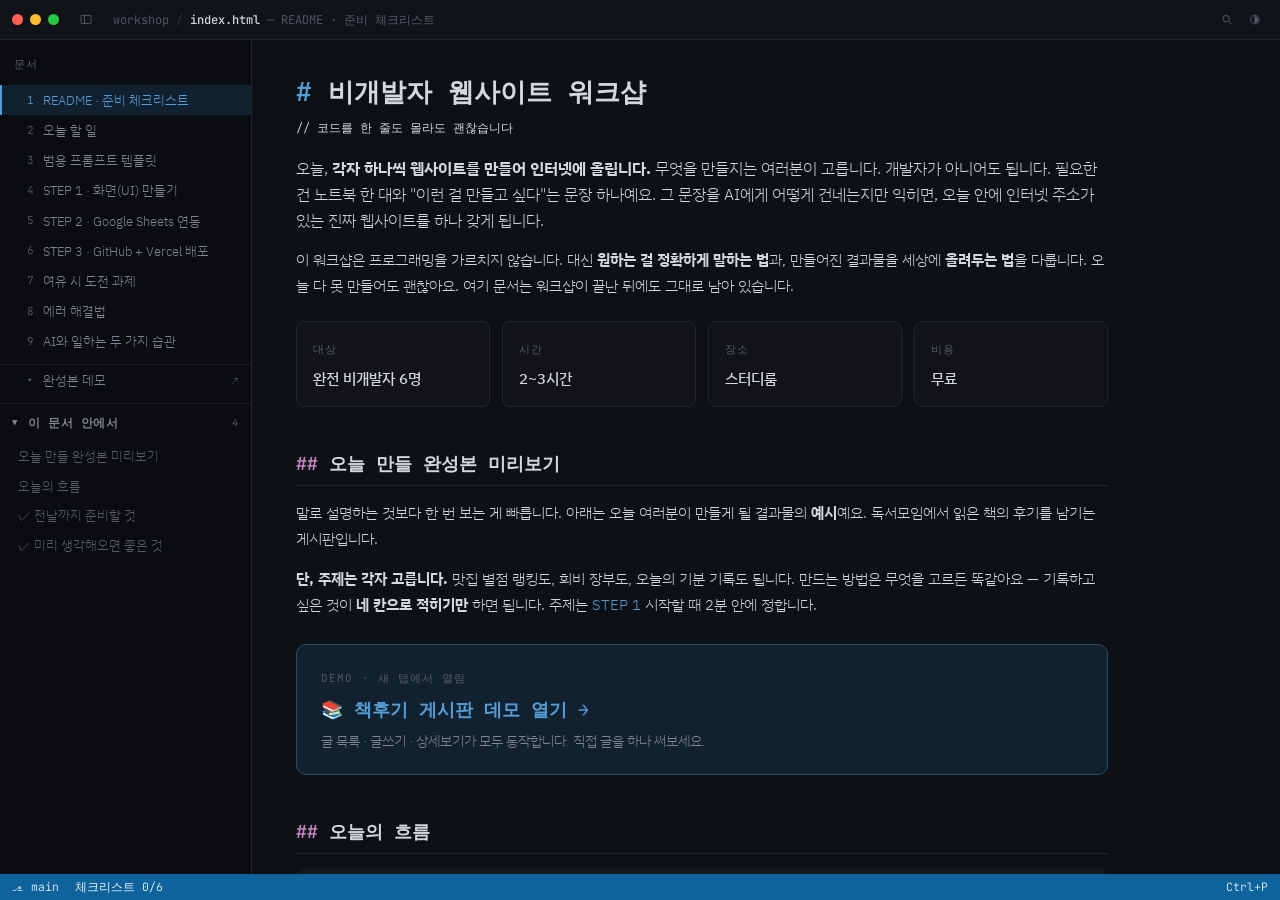
==== index.html @ 031f2cd5 "index에서 사전 안내문·시연 순서·계정 팁 블록 삭제 준비물과 주제 예시가 본문에 노출된 뒤로 복사용 사전 안내문은 같은 내용을 두 벌로 관리하는 짐이 됐습니다. 참가자에게는 " ====
<!DOCTYPE html>
<html lang="ko">
<head>
<meta charset="UTF-8">
<meta name="viewport" content="width=device-width, initial-scale=1">
<title>README — 비개발자 웹사이트 워크샵</title>
<link rel="stylesheet" href="style.css">
</head>
<body data-file="index.html">

<div class="ide">

  <header class="titlebar"></header>

  <div class="workbench">
    <aside class="sidebar"></aside>

    <div class="editor">

      <div class="editor-area">
        <div class="scroller" id="scroller">
          <div class="code">
            <main class="main">
      <noscript>
        <div class="nojs">
          <strong>JavaScript가 꺼져 있습니다.</strong> 문서 목록·명령 팔레트 없이 본문만 보입니다.
          문서 이동 — <a href="index.html">README</a> ·
          <a href="dday.html">오늘 할 일</a> ·
          <a href="templates.html">템플릿</a> ·
          <a href="step1.html">STEP 1</a> ·
          <a href="step2.html">STEP 2</a> ·
          <a href="step3.html">STEP 3</a> ·
          <a href="extra.html">여유 과제</a> ·
          <a href="errors.html">에러 해결법</a> ·
          <a href="tips.html">두 가지 습관</a>
        </div>
      </noscript>
          <h1>비개발자 웹사이트 워크샵</h1>
          <p class="subtitle">코드를 한 줄도 몰라도 괜찮습니다</p>

          <p class="lead">오늘, <strong>각자 하나씩 웹사이트를 만들어 인터넷에 올립니다.</strong> 무엇을 만들지는 여러분이 고릅니다. 개발자가 아니어도 됩니다. 필요한 건 노트북 한 대와 "이런 걸 만들고 싶다"는 문장 하나예요. 그 문장을 AI에게 어떻게 건네는지만 익히면, 오늘 안에 인터넷 주소가 있는 진짜 웹사이트를 하나 갖게 됩니다.</p>

          <p>이 워크샵은 프로그래밍을 가르치지 않습니다. 대신 <strong>원하는 걸 정확하게 말하는 법</strong>과, 만들어진 결과물을 세상에 <strong>올려두는 법</strong>을 다룹니다. 오늘 다 못 만들어도 괜찮아요. 여기 문서는 워크샵이 끝난 뒤에도 그대로 남아 있습니다.</p>

          <div class="meta-grid">
            <div class="meta-card"><div class="k">대상</div><div class="v">완전 비개발자 6명</div></div>
            <div class="meta-card"><div class="k">시간</div><div class="v">2~3시간</div></div>
            <div class="meta-card"><div class="k">장소</div><div class="v">스터디룸</div></div>
            <div class="meta-card"><div class="k">비용</div><div class="v">무료</div></div>
          </div>

          <h2>오늘 만들 완성본 미리보기</h2>

          <p>말로 설명하는 것보다 한 번 보는 게 빠릅니다. 아래는 오늘 여러분이 만들게 될 결과물의 <strong>예시</strong>예요. 독서모임에서 읽은 책의 후기를 남기는 게시판입니다.</p>

          <p><strong>단, 주제는 각자 고릅니다.</strong> 맛집 별점 랭킹도, 회비 장부도, 오늘의 기분 기록도 됩니다. 만드는 방법은 무엇을 고르든 똑같아요 — 기록하고 싶은 것이 <strong>네 칸으로 적히기만</strong> 하면 됩니다. 주제는 <a href="step1.html">STEP 1</a> 시작할 때 2분 안에 정합니다.</p>

          <a class="cta" href="sample/index.html" target="_blank" rel="noopener">
            <div class="eyebrow">DEMO · 새 탭에서 열림</div>
            <div class="headline">📚 책후기 게시판 데모 열기 →</div>
            <div class="desc">글 목록 · 글쓰기 · 상세보기가 모두 동작합니다. 직접 글을 하나 써보세요.</div>
          </a>

          <h2>오늘의 흐름</h2>

          <div class="table-wrap">
            <table>
              <thead><tr><th>시간</th><th>내용</th></tr></thead>
              <tbody>
                <tr><td class="time">15분</td><td>완성본 시연 + 개념 설명 (프론트 / 백 / 배포란?)</td></tr>
                <tr><td class="time">20분</td><td>계정 생성 (Replit, GitHub, Vercel)</td></tr>
                <tr><td class="time">45분</td><td>주제 고르기 + AI 프롬프트로 목록 · 글쓰기 · 상세보기 화면 만들기</td></tr>
                <tr><td class="time">30분</td><td>Google Sheets 연동 (저장 / 불러오기)</td></tr>
                <tr><td class="time">20분</td><td>GitHub + Vercel 배포 → 실제 URL 접속</td></tr>
                <tr><td class="time">나머지</td><td>자유 커스터마이징 · Q&amp;A · (여유 시) 답변달기, 도메인 연결</td></tr>
              </tbody>
            </table>
          </div>

          <h2><span class="stepno">✓</span> 전날까지 준비할 것</h2>

          <p>참가자에게 필요한 건 이게 전부입니다. 하나씩 눌러서 확인하세요.</p>

          <div class="checkgroup">
            <div class="check"><span class="box"></span><span class="label"><strong>노트북 + 충전기</strong> — 태블릿·휴대폰만으로는 진행이 어렵습니다</span></div>
            <div class="check"><span class="box"></span><span class="label"><strong>크롬 브라우저</strong> 설치 — <a href="https://www.google.com/chrome/" target="_blank" rel="noopener">google.com/chrome</a></span></div>
            <div class="check"><span class="box"></span><span class="label"><strong>Google 계정</strong> 로그인 — 스프레드시트 연동에 씁니다</span></div>
            <div class="check"><span class="box"></span><span class="label"><strong>GitHub 계정</strong> — <a href="https://github.com/signup" target="_blank" rel="noopener">github.com/signup</a> 에서 미리 (당일 만들어도 되지만 미리가 낫습니다)</span></div>
            <div class="check"><span class="box"></span><span class="label"><strong>AI 채팅 로그인 확인</strong> — 평소 쓰시는 것 아무거나</span></div>
            <div class="check"><span class="box"></span><span class="label"><strong>무엇을 만들지 생각해오기</strong> — 아래 예시를 보세요 (안 정해와도 됩니다)</span></div>
          </div>

          <h2><span class="stepno">✓</span> 미리 생각해오면 좋은 것</h2>

          <p class="lead">"무엇을 기록하는 사이트를 만들까?"</p>

          <p>기록하고 싶은 것 하나를 정해서, <strong>네 칸으로 적어보세요.</strong> 아래는 예시입니다.</p>

          <div class="table-wrap">
            <table>
              <thead><tr><th>만들 것</th><th>네 칸</th></tr></thead>
              <tbody>
                <tr><td>📚 책 후기</td><td>제목 · 작성자 · 날짜 · 내용</td></tr>
                <tr><td>⭐ 맛집 별점</td><td>가게 이름 · 추천인 · 별점 · 한줄평</td></tr>
                <tr><td>🎨 오늘의 기분</td><td>날짜 · 이름 · 기분 · 한 줄</td></tr>
                <tr><td>💰 회비 장부</td><td>날짜 · 이름 · 항목 · 금액</td></tr>
                <tr><td>❓ 오늘의 질문</td><td>날짜 · 이름 · 질문 · 답</td></tr>
              </tbody>
            </table>
          </div>

          <p><strong>네 칸으로 적히기만 하면 무엇이든 됩니다.</strong> 못 정해도 괜찮아요 — 당일에 같이 정합니다. 고민이 길어지면 만들 시간이 줄어드니 <strong>2분만</strong> 생각해보세요.</p>

          <div class="callout tip">
            <div class="title">✱ 참가자는 이 페이지까지만 보시면 됩니다</div>
            <p>워크샵 전에 볼 것은 위 체크리스트가 전부예요. <strong>만드는 방법을 담은 나머지 문서는 당일에 열립니다.</strong> 오늘 무엇을 어떤 순서로 하는지는 <a href="dday.html">오늘 할 일</a>에 있습니다.</p>
          </div>

          <details class="hostbox">
            <summary>🎤 진행자용 — 며칠 전에 해둘 것</summary>
            <div class="in">
              <div class="checkgroup">
                <div class="check"><span class="box"></span><span class="label">완성본 예제 사이트 배포해두기 (시연용 URL 확보)</span></div>
                <div class="check"><span class="box"></span><span class="label">Google Sheets 템플릿 준비 — 컬럼 [제목, 작성자, 작성일, 내용]</span></div>
                <div class="check"><span class="box"></span><span class="label">Apps Script 코드 미리 작성하고 <strong>실제로 배포까지</strong> 테스트해보기</span></div>
                <div class="check"><span class="box"></span><span class="label">Replit을 <strong>새 계정으로</strong> 한 번 돌려보기 — 신규 가입자가 보는 화면 확인</span></div>
                <div class="check"><span class="box"></span><span class="label">트러블슈팅 노트 준비 (자주 나오는 에러 4~5개 대응법)</span></div>
                <div class="check"><span class="box"></span><span class="label">주제 예시 표 띄워둘 준비 — 못 고르는 사람은 기본(책후기)으로</span></div>
                <div class="check"><span class="box"></span><span class="label">여유 과제 카드 준비 (빨리 끝낸 사람에게 줄 다음 미션)</span></div>
                <div class="check"><span class="box"></span><span class="label"><strong>참가자에게 이 페이지 주소 공유</strong> (3~4일 전) — 준비물과 주제 예시가 여기 다 있습니다</span></div>
              </div>
              <p>당일 준비물과 진행 대본은 <a href="dday.html">오늘 할 일</a> 문서 맨 아래 🎤 상자에 있습니다.</p>
            </div>
          </details>

          <div class="pagenav">
            <span class="spacer"></span>
            <a class="next" href="dday.html">
              <div class="dir">다음 →</div>
              <div class="ttl">오늘 할 일</div>
            </a>
          </div>

            </main>
          </div>
        </div>
      </div>
    </div>
  </div>

  <footer class="statusbar"></footer>

</div>

<script src="ide.js"></script>

</body>
</html>
---- style.css ----
@import url('https://fonts.googleapis.com/css2?family=JetBrains+Mono:wght@400;500;700&family=IBM+Plex+Sans+KR:wght@300;400;500;600;700&display=swap');

/* =========================================================
   비개발자 웹사이트 워크샵 — 가이드 사이트
   레이아웃: 타이틀바 / 사이드바 + 본문 / 상태바

   코드 에디터의 분위기만 빌려오고, 읽는 데 방해가 되는 껍데기
   (탭바 · 빵부스러기 · 줄번호 · 미니맵 · 하단 터미널)는 두지 않습니다.
   문서 이동 수단은 사이드바 하나뿐입니다.
   ========================================================= */

:root{
  /* 표면 */
  --bg:#0b0d10;
  --editor:#0d1015;
  --panel:#111317;
  --panel-2:#14171c;
  --sidebar:#0a0c0f;
  --chrome:#101318;
  --hover:#171b21;
  --border:#22262c;
  --border-soft:#191d23;

  /* 글자 */
  --text:#d4d8dd;
  --text-dim:#7d8590;
  --text-faint:#565d68;

  /* 구문 강조 */
  --blue:#569cd6;
  --green:#6a9955;
  --green-bright:#3ddc84;
  --orange:#ce9178;
  --purple:#c586c0;
  --yellow:#dcdcaa;
  --red:#f14c4c;
  --cyan:#4ec9b0;

  /* 강조 조합 */
  --accent:#569cd6;
  --accent-bg:#12212f;
  --accent-line:#2b4c6b;
  --status:#0e639c;
  --status-text:#e8f1f8;
  --selection:#264f78;

  /* 치수 */
  --h-title:40px;
  --h-status:26px;
  --w-sidebar:252px;
  --line-h:26px;

  --mono:'JetBrains Mono', ui-monospace, SFMono-Regular, Menlo, monospace;
  --sans:'IBM Plex Sans KR', -apple-system, BlinkMacSystemFont, 'Segoe UI', sans-serif;
}

/* 라이트 테마 (Light+ 계열) */
[data-theme="light"]{
  --bg:#ffffff;
  --editor:#ffffff;
  --panel:#f6f7f9;
  --panel-2:#eceef1;
  --sidebar:#f3f4f6;
  --chrome:#eceef1;
  --hover:#e2e5ea;
  --border:#d7dbe0;
  --border-soft:#e6e9ed;

  --text:#24292f;
  --text-dim:#5a6472;
  --text-faint:#8a929e;

  --blue:#0550ae;
  --green:#28794b;
  --green-bright:#1a7f37;
  --orange:#a63c17;
  --purple:#8250df;
  --yellow:#9a6700;
  --red:#cf222e;
  --cyan:#127a72;

  --accent:#0550ae;
  --accent-bg:#dbeafe;
  --accent-line:#9dc2f0;
  --status:#0e639c;
  --status-text:#ffffff;
  --selection:#cfe2ff;
}

*{ box-sizing:border-box; }

html{
  -webkit-text-size-adjust:100%;
  height:100%;
}

body{
  margin:0;
  height:100%;
  overflow:hidden;
  background:var(--bg);
  color:var(--text);
  font-family:var(--sans);
  font-size:15px;
  line-height:var(--line-h);
  font-weight:300;
}

::selection{ background:var(--selection); color:#fff; }

a{ color:var(--blue); text-decoration:none; }
a:hover{ text-decoration:underline; }

button{ font:inherit; color:inherit; }

/* 전체 격자 — 위(타이틀바) / 가운데(본문) / 아래(상태바) 세 줄뿐 */
.ide{
  height:100vh;
  height:100dvh;
  display:grid;
  grid-template-rows:var(--h-title) minmax(0,1fr) var(--h-status);
  overflow:hidden;
}

/* ---------- 타이틀바 ---------- */
.titlebar{
  display:flex;
  align-items:center;
  gap:14px;
  padding:0 12px;
  background:var(--chrome);
  border-bottom:1px solid var(--border);
  min-width:0;
}
.dots{ display:flex; gap:7px; flex:none; }
.dot{ width:11px; height:11px; border-radius:50%; }
.dot.r{ background:#ff5f57; }
.dot.y{ background:#febc2e; }
.dot.g{ background:#28c840; }

/* 지금 보고 있는 문서의 위치 */
.titlebar .path{
  display:flex;
  align-items:center;
  gap:7px;
  min-width:0;
  font-family:var(--mono);
  font-size:12px;
  color:var(--text-faint);
  white-space:nowrap;
  overflow:hidden;
  text-overflow:ellipsis;
}
.titlebar .path i{ font-style:normal; opacity:.5; }
.titlebar .path b{ color:var(--text); font-weight:500; }
.titlebar .path .ttl{
  color:var(--text-faint);
  overflow:hidden;
  text-overflow:ellipsis;
}

.win-actions{ display:flex; gap:2px; flex:none; margin-left:auto; }
.iconbtn{
  width:26px;
  height:24px;
  display:flex;
  align-items:center;
  justify-content:center;
  background:transparent;
  border:0;
  border-radius:5px;
  color:var(--text-faint);
  font-size:13px;
  line-height:1;
  cursor:pointer;
}
.iconbtn:hover{ background:var(--hover); color:var(--text); }
.iconbtn svg{ width:15px; height:15px; }

/* ---------- 본체: 사이드바 + 본문 ---------- */
.workbench{
  display:grid;
  grid-template-columns:var(--w-sidebar) minmax(0,1fr);
  min-height:0;
  min-width:0;
}
/* 사이드바를 접으면 그리드 항목이 하나 사라지므로 열 구성도 한 칸으로 줄인다 */
.ide.sidebar-hidden .workbench{ grid-template-columns:minmax(0,1fr); }
.ide.sidebar-hidden .sidebar{ display:none; }

/* ---------- 사이드바 ---------- */
.sidebar{
  background:var(--sidebar);
  border-right:1px solid var(--border);
  overflow-y:auto;
  overflow-x:hidden;
  min-width:0;
  padding-bottom:24px;
}
.sb-head{
  display:flex;
  align-items:center;
  justify-content:space-between;
  font-family:var(--mono);
  font-size:11px;
  letter-spacing:.11em;
  text-transform:uppercase;
  color:var(--text-faint);
  padding:11px 14px 8px;
}
.sb-sec{ border-top:1px solid var(--border-soft); }
.sb-sec:first-of-type{ border-top:0; }
.sb-sec-head{
  width:100%;
  display:flex;
  align-items:center;
  gap:6px;
  background:transparent;
  border:0;
  padding:6px 12px;
  font-family:var(--mono);
  font-size:11.5px;
  font-weight:700;
  letter-spacing:.05em;
  color:var(--text-dim);
  cursor:pointer;
  text-align:left;
}
.sb-sec-head:hover{ color:var(--text); }
.sb-sec-head .caret{ font-size:9px; width:10px; transition:transform .15s; }
.sb-sec.collapsed .caret{ transform:rotate(-90deg); }
.sb-sec.collapsed .tree{ display:none; }
.sb-sec-head .count{
  margin-left:auto;
  font-size:10px;
  color:var(--text-faint);
  font-weight:400;
}

.tree{ padding:0 0 8px; }
.tree a{
  display:flex;
  align-items:center;
  gap:9px;
  padding:5px 12px 5px 14px;
  font-size:13px;
  line-height:1.55;
  color:var(--text-dim);
  border-left:2px solid transparent;
  text-decoration:none;
}
.tree a:hover{ background:var(--hover); color:var(--text); text-decoration:none; }
.tree a.active{
  background:var(--accent-bg);
  color:var(--accent);
  border-left-color:var(--accent);
}
/* 문서 순서 번호 — 오늘의 진행 순서와 같습니다 */
.tree .no{
  flex:none;
  width:18px;
  font-family:var(--mono);
  font-size:11px;
  color:var(--text-faint);
  text-align:right;
}
.tree a.active .no{ color:var(--accent); }
.tree .ext{ margin-left:auto; font-size:10px; color:var(--text-faint); }

/* 개요(이 문서 안에서) */
.tree.outline a{
  padding-left:16px;
  font-size:12.5px;
  color:var(--text-faint);
  white-space:nowrap;
  overflow:hidden;
  text-overflow:ellipsis;
  display:block;
}
.tree.outline a.lv3{ padding-left:30px; font-size:12px; }
.tree.outline a.current{ color:var(--text); background:var(--hover); }
.tree.outline .ic{ display:none; }

/* ---------- 본문 영역 ---------- */
.editor{
  display:grid;
  grid-template-rows:minmax(0,1fr);
  min-width:0;
  min-height:0;
  background:var(--editor);
}
.editor-area{
  position:relative;
  min-height:0;
  min-width:0;   /* 그리드 항목이 내용 폭만큼 늘어나 본문이 잘리는 것을 막습니다 */
}
.scroller{
  height:100%;
  overflow-y:auto;
  overflow-x:hidden;
  min-width:0;
  scroll-behavior:smooth;
}
.code{ min-height:100%; }

/* ---------- 본문 ---------- */
.main{
  padding:34px 44px 96px;
  max-width:900px;
  min-width:0;
}

.main h1{
  font-family:var(--mono);
  font-size:26px;
  font-weight:700;
  line-height:1.35;
  color:var(--text);
  margin:0 0 6px;
  scroll-margin-top:20px;
}
.main h1::before{ content:'# '; color:var(--blue); }
.main h2{
  font-family:var(--mono);
  font-size:18px;
  font-weight:700;
  color:var(--text);
  margin:44px 0 14px;
  padding-bottom:8px;
  border-bottom:1px solid var(--border);
  scroll-margin-top:20px;
}
.main h2::before{ content:'## '; color:var(--purple); }
.main h3{
  font-family:var(--mono);
  font-size:14.5px;
  font-weight:500;
  color:var(--cyan);
  margin:28px 0 10px;
  scroll-margin-top:20px;
}
.main p{ margin:0 0 14px; color:var(--text); }
.main ul, .main ol{ margin:0 0 16px; padding-left:22px; }
.main li{ margin-bottom:6px; }
.lead{ color:var(--text-dim); font-size:16px; }

code{
  font-family:var(--mono);
  font-size:.88em;
  background:var(--panel-2);
  border:1px solid var(--border);
  border-radius:4px;
  padding:1px 6px;
  color:var(--orange);
}

.subtitle{
  font-family:var(--mono);
  font-size:12px;
  color:var(--green);
  margin:0 0 26px;
}
.subtitle::before{ content:'// '; }

/* ---------- 뱃지 ---------- */
.badge{
  display:inline-block;
  font-family:var(--mono);
  font-size:11px;
  padding:3px 9px;
  border-radius:999px;
  border:1px solid var(--border);
  color:var(--text-dim);
  background:var(--panel-2);
  margin:0 6px 8px 0;
  line-height:1.6;
}
.badge.blue{ color:var(--blue); border-color:var(--accent-line); background:var(--accent-bg); }
.badge.green{ color:var(--green-bright); border-color:#1d4530; background:#0e1a14; }
.badge.purple{ color:var(--purple); border-color:#3d2b3d; background:#1a141a; }
[data-theme="light"] .badge.green{ border-color:#a6d8b8; background:#e7f6ec; }
[data-theme="light"] .badge.purple{ border-color:#d9c8ee; background:#f4edfd; }

/* ---------- 메타 그리드 ---------- */
.meta-grid{
  display:grid;
  grid-template-columns:repeat(auto-fit,minmax(150px,1fr));
  gap:12px;
  margin:22px 0 8px;
}
.meta-card{
  background:var(--panel);
  border:1px solid var(--border);
  border-radius:8px;
  padding:14px 16px;
}
.meta-card .k{
  font-family:var(--mono);
  font-size:11px;
  color:var(--text-faint);
  text-transform:uppercase;
  letter-spacing:.06em;
  margin-bottom:4px;
}
.meta-card .v{ font-size:15px; color:var(--text); font-weight:500; }

/* ---------- 표 ---------- */
.table-wrap{ overflow-x:auto; margin:0 0 18px; }
table{
  width:100%;
  border-collapse:collapse;
  background:var(--panel);
  border:1px solid var(--border);
  border-radius:8px;
  overflow:hidden;
  font-size:14px;
}
th{
  text-align:left;
  font-family:var(--mono);
  font-size:12px;
  font-weight:500;
  letter-spacing:.04em;
  color:var(--text-dim);
  background:var(--panel-2);
  padding:10px 14px;
  border-bottom:1px solid var(--border);
  white-space:nowrap;
}
td{
  padding:11px 14px;
  border-bottom:1px solid var(--border);
  vertical-align:top;
  color:var(--text);
}
tr:last-child td{ border-bottom:0; }
td.time{
  font-family:var(--mono);
  color:var(--yellow);
  white-space:nowrap;
  font-size:13px;
}
td.sym{ font-family:var(--mono); color:var(--red); font-size:13px; }

/* ---------- 터미널(프롬프트) 박스 ---------- */
.term{
  background:var(--panel);
  border:1px solid var(--border);
  border-radius:9px;
  overflow:hidden;
  margin:0 0 22px;
}
.term-bar{
  display:flex;
  align-items:center;
  gap:11px;
  padding:8px 12px;
  background:var(--panel-2);
  border-bottom:1px solid var(--border);
}
.term-bar .name{
  font-family:var(--mono);
  font-size:11.5px;
  color:var(--text-faint);
  flex:1;
  min-width:0;
  overflow:hidden;
  text-overflow:ellipsis;
  white-space:nowrap;
}
.copy-btn{
  font-family:var(--mono);
  font-size:11px;
  color:var(--text-dim);
  background:var(--hover);
  border:1px solid var(--border);
  border-radius:5px;
  padding:3px 10px;
  cursor:pointer;
  flex:none;
  transition:.15s;
}
.copy-btn:hover{ color:var(--blue); border-color:var(--accent-line); }
.copy-btn.done{ color:var(--green-bright); border-color:#1d4530; background:#0e1a14; }
[data-theme="light"] .copy-btn.done{ border-color:#a6d8b8; background:#e7f6ec; }
.term pre{
  margin:0;
  padding:16px 18px;
  font-family:var(--mono);
  font-size:13px;
  line-height:1.72;
  color:var(--text);
  white-space:pre-wrap;
  word-break:break-word;
  overflow-x:auto;
}

/* ---------- 콜아웃 ---------- */
.callout{
  border:1px solid var(--border);
  border-left:3px solid var(--blue);
  background:var(--panel);
  border-radius:0 8px 8px 0;
  padding:14px 18px;
  margin:22px 0;
}
.callout .title{
  font-family:var(--mono);
  font-size:12.5px;
  font-weight:700;
  color:var(--blue);
  margin-bottom:6px;
}
.callout p:last-child, .callout ul:last-child{ margin-bottom:0; }
.callout.warn{ border-left-color:var(--yellow); }
.callout.warn .title{ color:var(--yellow); }
.callout.danger{ border-left-color:var(--red); }
.callout.danger .title{ color:var(--red); }
.callout.tip{ border-left-color:var(--green-bright); }
.callout.tip .title{ color:var(--green-bright); }

/* ---------- CTA 카드 ---------- */
.cta{
  display:block;
  background:var(--accent-bg);
  border:1px solid var(--accent-line);
  border-radius:10px;
  padding:20px 24px;
  margin:26px 0;
  text-decoration:none;
  transition:.18s;
}
.cta:hover{
  text-decoration:none;
  border-color:var(--blue);
  transform:translateY(-2px);
}
.cta .eyebrow{
  font-family:var(--mono);
  font-size:11px;
  letter-spacing:.1em;
  text-transform:uppercase;
  color:var(--text-faint);
  margin-bottom:6px;
}
.cta .headline{
  font-family:var(--mono);
  font-size:18px;
  font-weight:700;
  color:var(--blue);
  margin-bottom:5px;
}
.cta .desc{ color:var(--text-dim); font-size:14px; }

/* ---------- 체크리스트 ---------- */
.checkgroup{
  background:var(--panel);
  border:1px solid var(--border);
  border-radius:9px;
  padding:6px 18px 14px;
  margin:0 0 18px;
}
.checkgroup h3{ margin:16px 0 10px; }
.check{
  display:flex;
  align-items:flex-start;
  gap:10px;
  padding:7px 0;
  border-top:1px solid var(--border-soft);
  cursor:pointer;
  user-select:none;
}
.checkgroup .check:first-of-type{ border-top:0; }
.check .box{
  flex:none;
  width:17px;
  height:17px;
  margin-top:4px;
  border:1px solid #39404a;
  border-radius:4px;
  background:var(--hover);
  font-family:var(--mono);
  font-size:12px;
  line-height:15px;
  text-align:center;
  color:transparent;
  transition:.14s;
}
[data-theme="light"] .check .box{ border-color:#b6bdc7; }
.check .label{ color:var(--text); font-size:14.5px; line-height:1.6; }
.check:hover .box{ border-color:var(--blue); }
.check.done .box{ background:#12301f; border-color:var(--green-bright); color:var(--green-bright); }
[data-theme="light"] .check.done .box{ background:#daf3e2; }
.check.done .box::after{ content:'✓'; }
.check.done .label{ text-decoration:line-through; color:var(--text-faint); }

/* ---------- 번호 단계 ---------- */
.steps{ margin:20px 0 8px; padding:0; list-style:none; }
.step{
  display:flex;
  gap:16px;
  padding:0 0 24px 0;
  position:relative;
}
.step:not(:last-child)::before{
  content:'';
  position:absolute;
  left:15px;
  top:34px;
  bottom:4px;
  width:1px;
  background:var(--border);
}
.step .num{
  flex:none;
  width:31px;
  height:31px;
  border-radius:50%;
  background:var(--accent-bg);
  border:1px solid var(--accent-line);
  color:var(--blue);
  font-family:var(--mono);
  font-size:13px;
  font-weight:700;
  display:flex;
  align-items:center;
  justify-content:center;
  z-index:1;
}
.step .body{ min-width:0; flex:1; padding-top:2px; }
.step .body h3{ margin:0 0 6px; color:var(--text); font-size:15px; }
.step .body p{ margin:0 0 8px; color:var(--text-dim); font-size:14px; }
.step .body ul{ margin:0; color:var(--text-dim); font-size:14px; }

/* ---------- 페이지 이동 ---------- */
.pagenav{
  display:flex;
  justify-content:space-between;
  gap:12px;
  margin-top:56px;
  padding-top:22px;
  border-top:1px solid var(--border);
}
.pagenav a{
  flex:1;
  max-width:48%;
  background:var(--panel);
  border:1px solid var(--border);
  border-radius:8px;
  padding:12px 16px;
  text-decoration:none;
  transition:.16s;
}
.pagenav a:hover{ border-color:var(--accent-line); background:var(--panel-2); text-decoration:none; }
.pagenav .dir{
  font-family:var(--mono);
  font-size:11px;
  color:var(--text-faint);
  margin-bottom:3px;
}
.pagenav .ttl{ font-size:14px; color:var(--blue); }
.pagenav a.next{ text-align:right; }
.pagenav .spacer{ flex:1; max-width:48%; }

/* ---------- 문서 상단 요약 (이 문서에서 할 일) ---------- */
.brief{
  background:var(--panel);
  border:1px solid var(--border);
  border-radius:10px;
  padding:6px 18px;
  margin:22px 0 26px;
}
.brief-row{
  display:flex;
  gap:16px;
  padding:11px 0;
  border-top:1px solid var(--border-soft);
}
.brief-row:first-child{ border-top:0; }
.brief-row .k{
  flex:none;
  width:82px;
  font-family:var(--mono);
  font-size:11px;
  letter-spacing:.07em;
  text-transform:uppercase;
  color:var(--text-faint);
  padding-top:3px;
}
.brief-row .v{ flex:1; min-width:0; color:var(--text); font-size:14.5px; line-height:1.65; }
.brief-row .v strong{ color:var(--text); }

/* ---------- 흐름 다이어그램 ---------- */
.flow{
  display:flex;
  align-items:stretch;
  gap:10px;
  margin:22px 0;
  flex-wrap:wrap;
}
.fbox{
  flex:1;
  min-width:132px;
  background:var(--panel);
  border:1px solid var(--border);
  border-radius:9px;
  padding:13px 15px;
}
.fbox .ft{
  font-family:var(--mono);
  font-size:13px;
  font-weight:700;
  color:var(--blue);
  margin-bottom:4px;
}
.fbox .fd{ font-size:12.5px; color:var(--text-dim); line-height:1.55; }
.fbox.on{ border-color:var(--accent-line); background:var(--accent-bg); }
.farrow{
  flex:none;
  align-self:center;
  font-family:var(--mono);
  font-size:15px;
  color:var(--text-faint);
}

/* ---------- 자주 나오는 질문 (펼침) ---------- */
.qa{
  border:1px solid var(--border);
  border-radius:10px;
  overflow:hidden;
  margin:18px 0 24px;
  background:var(--panel);
}
.qa details{ border-top:1px solid var(--border-soft); }
.qa details:first-child{ border-top:0; }
.qa summary{
  list-style:none;
  cursor:pointer;
  padding:12px 18px 12px 40px;
  position:relative;
  font-size:14.5px;
  color:var(--text);
  user-select:none;
}
.qa summary::-webkit-details-marker{ display:none; }
.qa summary::before{
  content:'Q';
  position:absolute;
  left:18px;
  top:12px;
  font-family:var(--mono);
  font-size:12px;
  font-weight:700;
  color:var(--blue);
}
.qa summary::after{
  content:'▾';
  position:absolute;
  right:16px;
  top:13px;
  font-size:10px;
  color:var(--text-faint);
  transition:transform .15s;
}
.qa details[open] summary{ color:var(--blue); }
.qa details[open] summary::after{ transform:rotate(180deg); }
.qa summary:hover{ background:var(--hover); }
.qa .a{
  padding:0 18px 15px 40px;
  position:relative;
  color:var(--text-dim);
  font-size:14px;
  line-height:1.75;
}
.qa .a::before{
  content:'A';
  position:absolute;
  left:18px;
  top:1px;
  font-family:var(--mono);
  font-size:12px;
  font-weight:700;
  color:var(--green-bright);
}
.qa .a p{ margin:0 0 9px; color:inherit; }
.qa .a p:last-child, .qa .a ul:last-child{ margin-bottom:0; }
.qa .a ul{ margin:0 0 9px; padding-left:20px; }

/* ---------- 용어 사전 ---------- */
.gloss{
  margin:18px 0 24px;
  display:grid;
  grid-template-columns:repeat(auto-fit,minmax(260px,1fr));
  gap:10px;
}
.gloss div{
  background:var(--panel);
  border:1px solid var(--border);
  border-left:2px solid var(--cyan);
  border-radius:0 8px 8px 0;
  padding:11px 15px;
}
.gloss dt{
  font-family:var(--mono);
  font-size:13px;
  font-weight:700;
  color:var(--cyan);
  margin-bottom:3px;
}
.gloss dd{ margin:0; font-size:13.5px; color:var(--text-dim); line-height:1.6; }

/* 진행자용 콜아웃 */
.callout.host{ border-left-color:var(--cyan); }
.callout.host .title{ color:var(--cyan); }

/* ---------- 접히는 상자 (진행자용 / 곁가지 설명) ---------- */
.hostbox, .more{
  border:1px solid var(--border);
  border-left:3px solid var(--cyan);
  border-radius:0 8px 8px 0;
  background:var(--panel);
  margin:22px 0;
  overflow:hidden;
}
.more{ border-left-color:var(--text-faint); }
.hostbox > summary, .more > summary{
  list-style:none;
  cursor:pointer;
  padding:12px 18px;
  font-family:var(--mono);
  font-size:12.5px;
  font-weight:700;
  color:var(--cyan);
  user-select:none;
  display:flex;
  align-items:center;
  gap:8px;
}
.more > summary{ color:var(--text-dim); }
.hostbox > summary::-webkit-details-marker,
.more > summary::-webkit-details-marker{ display:none; }
.hostbox > summary::after, .more > summary::after{
  content:'펼치기 ▾';
  margin-left:auto;
  font-size:10.5px;
  font-weight:400;
  color:var(--text-faint);
  white-space:nowrap;
}
.hostbox[open] > summary::after, .more[open] > summary::after{ content:'접기 ▴'; }
.hostbox > summary:hover, .more > summary:hover{ background:var(--hover); }
.hostbox .in, .more .in{
  padding:2px 18px 16px;
  border-top:1px solid var(--border-soft);
}
.hostbox .in > *:first-child, .more .in > *:first-child{ margin-top:14px; }
.hostbox .in p, .more .in p{ color:var(--text-dim); font-size:14px; margin:0 0 10px; }
.hostbox .in ul, .more .in ul{ color:var(--text-dim); font-size:14px; margin:0 0 10px; }
.hostbox .in > *:last-child, .more .in > *:last-child{ margin-bottom:0; }

/* 단계 제목 (1단계 · ...) */
.main h2 .stepno{
  display:inline-block;
  min-width:26px;
  margin-right:2px;
  color:var(--green-bright);
}

/* ---------- 잠금 화면 (워크샵 당일 공개) ---------- */
.lockbox{
  background:var(--panel);
  border:1px solid var(--border);
  border-left:3px solid var(--yellow);
  border-radius:0 10px 10px 0;
  padding:20px 24px;
  margin:26px 0;
  max-width:560px;
}
.lock-top{
  display:flex;
  align-items:center;
  gap:14px;
  padding-bottom:14px;
  margin-bottom:14px;
  border-bottom:1px solid var(--border);
}
.lock-ic{ font-size:26px; line-height:1; flex:none; }
.lock-file{
  font-family:var(--mono);
  font-size:15px;
  font-weight:700;
  color:var(--text);
}
.lock-sub{ font-size:13px; color:var(--text-dim); }
.dday{
  margin-left:auto;
  flex:none;
  font-family:var(--mono);
  font-size:12px;
  font-weight:700;
  color:var(--yellow);
  border:1px solid var(--border);
  border-radius:999px;
  padding:3px 11px;
  background:var(--panel-2);
}
.lock-form{ display:flex; gap:8px; margin:16px 0 0; flex-wrap:wrap; }
.lock-input{
  flex:1;
  min-width:150px;
  background:var(--panel-2);
  border:1px solid var(--border);
  border-radius:7px;
  color:var(--text);
  font-family:var(--mono);
  font-size:14px;
  letter-spacing:.22em;
  padding:9px 13px;
  outline:none;
}
.lock-input:focus{ border-color:var(--accent); }
.lock-input::placeholder{ letter-spacing:normal; color:var(--text-faint); }
.lock-btn{
  flex:none;
  background:var(--accent-bg);
  border:1px solid var(--accent-line);
  border-radius:7px;
  color:var(--blue);
  font-family:var(--mono);
  font-size:13px;
  font-weight:700;
  padding:9px 20px;
  cursor:pointer;
  transition:.15s;
}
.lock-btn:hover{ border-color:var(--blue); }
.lock-msg{ min-height:22px; margin:10px 0 0 !important; font-size:13.5px; }
.lock-msg.ok{ color:var(--green-bright); }
.lock-msg.bad{ color:var(--red); }
.lock-free{ margin:14px 0 0 !important; font-size:13px; color:var(--text-dim); }
.lock-form.shake{ animation:shake .3s; }
@keyframes shake{
  25%{ transform:translateX(-5px); }
  50%{ transform:translateX(5px); }
  75%{ transform:translateX(-3px); }
}
/* 탭·트리에 붙는 작은 자물쇠 */
.lk{ font-size:9.5px; opacity:.75; margin-left:2px; flex:none; }

/* ---------- 상태바 ---------- */
.statusbar{
  display:flex;
  align-items:center;
  gap:0;
  padding:0 4px;
  background:var(--status);
  color:var(--status-text);
  font-family:var(--mono);
  font-size:11.5px;
  overflow:hidden;
  white-space:nowrap;
}
.statusbar .si{
  display:flex;
  align-items:center;
  gap:5px;
  padding:0 8px;
  height:100%;
  background:transparent;
  border:0;
  color:inherit;
  font:inherit;
  cursor:default;
  overflow:hidden;
  text-overflow:ellipsis;
}
.statusbar button.si{ cursor:pointer; }
.statusbar button.si:hover{ background:rgba(255,255,255,.16); }
.statusbar .right{ margin-left:auto; }

/* ---------- 명령 팔레트 ---------- */
.scrim{
  position:fixed;
  inset:0;
  background:rgba(0,0,0,.45);
  z-index:60;
}
.palette{
  position:fixed;
  top:64px;
  left:50%;
  transform:translateX(-50%);
  width:min(620px, calc(100vw - 28px));
  background:var(--panel);
  border:1px solid var(--accent-line);
  border-radius:10px;
  box-shadow:0 22px 60px rgba(0,0,0,.55);
  z-index:61;
  overflow:hidden;
}
[data-theme="light"] .palette{ box-shadow:0 22px 60px rgba(20,30,50,.22); }
.palette input{
  width:100%;
  border:0;
  border-bottom:1px solid var(--border);
  background:var(--panel-2);
  color:var(--text);
  font-family:var(--mono);
  font-size:13.5px;
  padding:13px 16px;
  outline:none;
}
.palette input::placeholder{ color:var(--text-faint); }
.pal-list{
  max-height:min(56vh, 420px);
  overflow-y:auto;
  padding:6px 0;
}
.pal-item{
  display:flex;
  align-items:center;
  gap:10px;
  padding:7px 16px;
  cursor:pointer;
  border-left:2px solid transparent;
}
.pal-item .ic{ font-family:var(--mono); font-size:11px; color:var(--orange); flex:none; width:14px; }
.pal-item .t{
  font-family:var(--mono);
  font-size:12.5px;
  color:var(--text);
  overflow:hidden;
  text-overflow:ellipsis;
  white-space:nowrap;
}
.pal-item .d{
  margin-left:auto;
  font-family:var(--mono);
  font-size:11px;
  color:var(--text-faint);
  flex:none;
  padding-left:10px;
}
.pal-item.sel{ background:var(--accent-bg); border-left-color:var(--accent); }
.pal-item.sel .t{ color:var(--accent); }
.pal-empty{
  padding:16px;
  font-family:var(--mono);
  font-size:12px;
  color:var(--text-faint);
  text-align:center;
}
.pal-foot{
  display:flex;
  gap:14px;
  padding:8px 16px;
  border-top:1px solid var(--border);
  background:var(--panel-2);
  font-family:var(--mono);
  font-size:10.5px;
  color:var(--text-faint);
  overflow:hidden;
  white-space:nowrap;
}

/* 스크롤바 */
.scroller::-webkit-scrollbar,
.sidebar::-webkit-scrollbar,
.pal-list::-webkit-scrollbar{ width:11px; height:11px; }
.scroller::-webkit-scrollbar-thumb,
.sidebar::-webkit-scrollbar-thumb,
.pal-list::-webkit-scrollbar-thumb{
  background:rgba(125,133,144,.28);
  border-radius:7px;
  border:3px solid transparent;
  background-clip:content-box;
}
.scroller::-webkit-scrollbar-thumb:hover,
.sidebar::-webkit-scrollbar-thumb:hover{ background:rgba(125,133,144,.5); background-clip:content-box; }
.scroller::-webkit-scrollbar-track{ background:transparent; }

/* 사이드바 오버레이(모바일) */
.sb-close{ display:none; }

noscript .nojs{
  display:block;
  padding:16px 20px;
  border:1px solid var(--border);
  border-left:3px solid var(--yellow);
  background:var(--panel);
  margin:0 0 20px;
}

/* ---------- 반응형 ---------- */
@media (max-width:900px){
  :root{ --w-sidebar:250px; }
  .main{ padding:26px 20px 80px; }

  /* 사이드바는 왼쪽에서 겹쳐 뜨는 서랍으로 (타이틀바의 ▤ 버튼으로 엽니다) */
  .workbench{ grid-template-columns:minmax(0,1fr); }
  .ide.sidebar-hidden .workbench{ grid-template-columns:minmax(0,1fr); }
  .sidebar{
    position:fixed;
    top:var(--h-title);
    bottom:var(--h-status);
    left:0;
    width:var(--w-sidebar);
    z-index:55;
    box-shadow:14px 0 34px rgba(0,0,0,.45);
  }
  .ide:not(.sidebar-open) .sidebar{ display:none; }
  .ide.sidebar-open .sidebar{ display:block; }
  .sb-close{
    display:flex;
    align-items:center;
    justify-content:center;
    width:24px;
    height:22px;
    background:transparent;
    border:0;
    color:var(--text-faint);
    cursor:pointer;
  }
}

@media (max-width:640px){
  :root{ --h-title:38px; }
  body{ font-size:14.5px; }
  .titlebar{ gap:10px; padding:0 8px; }
  .titlebar .dots{ display:none; }
  .titlebar .path .ttl{ display:none; }
  .main{ padding:22px 16px 72px; }
  .main h1{ font-size:21px; }
  .main h2{ font-size:16.5px; margin-top:36px; }
  .term pre{ font-size:12px; padding:14px; }
  .pagenav{ flex-direction:column; }
  .pagenav a, .pagenav .spacer{ max-width:100%; }
  .statusbar .hide-sm{ display:none; }
  .palette{ top:46px; }
}
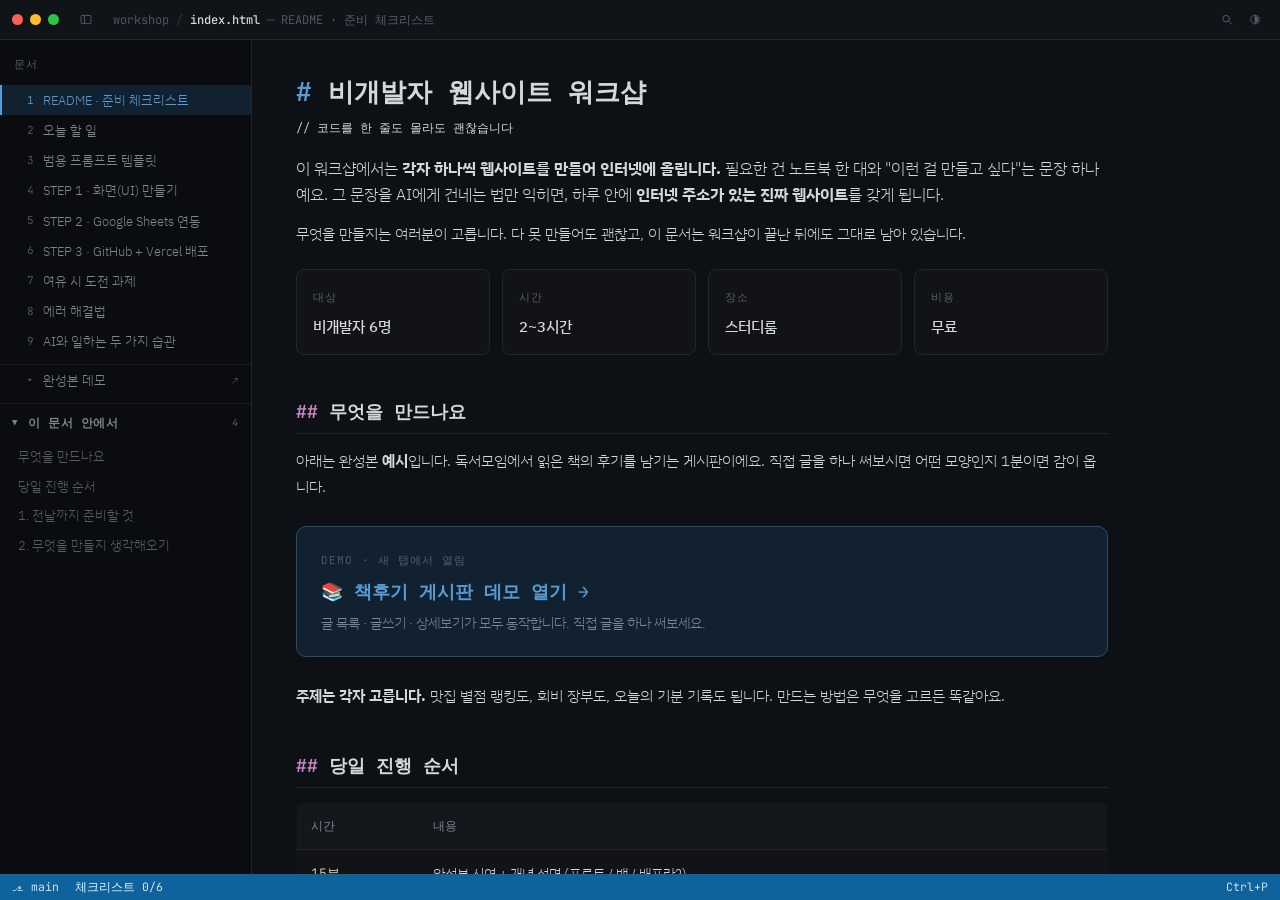
==== commit 87a4d369: "index 문장 정리 — 시점 오류와 중복 제거 가장 큰 문제는 시점이었습니다. 이 페이지는 이제 워크샵 며칠 전에 읽는 문서인데 "오늘, 각자 하나씩…"으로 시작하고 있었습니다." ====
--- a/index.html
+++ b/index.html
@@ -38,22 +38,20 @@
           <h1>비개발자 웹사이트 워크샵</h1>
           <p class="subtitle">코드를 한 줄도 몰라도 괜찮습니다</p>
 
-          <p class="lead">오늘, <strong>각자 하나씩 웹사이트를 만들어 인터넷에 올립니다.</strong> 무엇을 만들지는 여러분이 고릅니다. 개발자가 아니어도 됩니다. 필요한 건 노트북 한 대와 "이런 걸 만들고 싶다"는 문장 하나예요. 그 문장을 AI에게 어떻게 건네는지만 익히면, 오늘 안에 인터넷 주소가 있는 진짜 웹사이트를 하나 갖게 됩니다.</p>
+          <p class="lead">이 워크샵에서는 <strong>각자 하나씩 웹사이트를 만들어 인터넷에 올립니다.</strong> 필요한 건 노트북 한 대와 "이런 걸 만들고 싶다"는 문장 하나예요. 그 문장을 AI에게 건네는 법만 익히면, 하루 안에 <strong>인터넷 주소가 있는 진짜 웹사이트</strong>를 갖게 됩니다.</p>
 
-          <p>이 워크샵은 프로그래밍을 가르치지 않습니다. 대신 <strong>원하는 걸 정확하게 말하는 법</strong>과, 만들어진 결과물을 세상에 <strong>올려두는 법</strong>을 다룹니다. 오늘 다 못 만들어도 괜찮아요. 여기 문서는 워크샵이 끝난 뒤에도 그대로 남아 있습니다.</p>
+          <p>무엇을 만들지는 여러분이 고릅니다. 다 못 만들어도 괜찮고, 이 문서는 워크샵이 끝난 뒤에도 그대로 남아 있습니다.</p>
 
           <div class="meta-grid">
-            <div class="meta-card"><div class="k">대상</div><div class="v">완전 비개발자 6명</div></div>
+            <div class="meta-card"><div class="k">대상</div><div class="v">비개발자 6명</div></div>
             <div class="meta-card"><div class="k">시간</div><div class="v">2~3시간</div></div>
             <div class="meta-card"><div class="k">장소</div><div class="v">스터디룸</div></div>
             <div class="meta-card"><div class="k">비용</div><div class="v">무료</div></div>
           </div>
 
-          <h2>오늘 만들 완성본 미리보기</h2>
+          <h2>무엇을 만드나요</h2>
 
-          <p>말로 설명하는 것보다 한 번 보는 게 빠릅니다. 아래는 오늘 여러분이 만들게 될 결과물의 <strong>예시</strong>예요. 독서모임에서 읽은 책의 후기를 남기는 게시판입니다.</p>
-
-          <p><strong>단, 주제는 각자 고릅니다.</strong> 맛집 별점 랭킹도, 회비 장부도, 오늘의 기분 기록도 됩니다. 만드는 방법은 무엇을 고르든 똑같아요 — 기록하고 싶은 것이 <strong>네 칸으로 적히기만</strong> 하면 됩니다. 주제는 <a href="step1.html">STEP 1</a> 시작할 때 2분 안에 정합니다.</p>
+          <p>아래는 완성본 <strong>예시</strong>입니다. 독서모임에서 읽은 책의 후기를 남기는 게시판이에요. 직접 글을 하나 써보시면 어떤 모양인지 1분이면 감이 옵니다.</p>
 
           <a class="cta" href="sample/index.html" target="_blank" rel="noopener">
             <div class="eyebrow">DEMO · 새 탭에서 열림</div>
@@ -61,7 +59,9 @@
             <div class="desc">글 목록 · 글쓰기 · 상세보기가 모두 동작합니다. 직접 글을 하나 써보세요.</div>
           </a>
 
-          <h2>오늘의 흐름</h2>
+          <p><strong>주제는 각자 고릅니다.</strong> 맛집 별점 랭킹도, 회비 장부도, 오늘의 기분 기록도 됩니다. 만드는 방법은 무엇을 고르든 똑같아요.</p>
+
+          <h2>당일 진행 순서</h2>
 
           <div class="table-wrap">
             <table>
@@ -77,9 +77,9 @@
             </table>
           </div>
 
-          <h2><span class="stepno">✓</span> 전날까지 준비할 것</h2>
+          <h2><span class="stepno">1.</span> 전날까지 준비할 것</h2>
 
-          <p>참가자에게 필요한 건 이게 전부입니다. 하나씩 눌러서 확인하세요.</p>
+          <p>필요한 건 이게 전부입니다. 하나씩 눌러서 확인하세요.</p>
 
           <div class="checkgroup">
             <div class="check"><span class="box"></span><span class="label"><strong>노트북 + 충전기</strong> — 태블릿·휴대폰만으로는 진행이 어렵습니다</span></div>
@@ -87,14 +87,12 @@
             <div class="check"><span class="box"></span><span class="label"><strong>Google 계정</strong> 로그인 — 스프레드시트 연동에 씁니다</span></div>
             <div class="check"><span class="box"></span><span class="label"><strong>GitHub 계정</strong> — <a href="https://github.com/signup" target="_blank" rel="noopener">github.com/signup</a> 에서 미리 (당일 만들어도 되지만 미리가 낫습니다)</span></div>
             <div class="check"><span class="box"></span><span class="label"><strong>AI 채팅 로그인 확인</strong> — 평소 쓰시는 것 아무거나</span></div>
-            <div class="check"><span class="box"></span><span class="label"><strong>무엇을 만들지 생각해오기</strong> — 아래 예시를 보세요 (안 정해와도 됩니다)</span></div>
+            <div class="check"><span class="box"></span><span class="label"><strong>무엇을 만들지 생각해오기</strong> — 아래 2번 참고 (안 정해와도 됩니다)</span></div>
           </div>
 
-          <h2><span class="stepno">✓</span> 미리 생각해오면 좋은 것</h2>
+          <h2><span class="stepno">2.</span> 무엇을 만들지 생각해오기</h2>
 
-          <p class="lead">"무엇을 기록하는 사이트를 만들까?"</p>
-
-          <p>기록하고 싶은 것 하나를 정해서, <strong>네 칸으로 적어보세요.</strong> 아래는 예시입니다.</p>
+          <p><strong>"무엇을 기록하는 사이트를 만들까?"</strong> 기록하고 싶은 것 하나를 정해서 <strong>네 칸으로 적어보세요.</strong> 아래는 예시입니다.</p>
 
           <div class="table-wrap">
             <table>
@@ -109,11 +107,11 @@
             </table>
           </div>
 
-          <p><strong>네 칸으로 적히기만 하면 무엇이든 됩니다.</strong> 못 정해도 괜찮아요 — 당일에 같이 정합니다. 고민이 길어지면 만들 시간이 줄어드니 <strong>2분만</strong> 생각해보세요.</p>
+          <p>네 칸으로 적히기만 하면 무엇이든 됩니다. <strong>2분만</strong> 생각해보시고, 안 떠오르면 그냥 오세요 — 당일에 같이 정합니다.</p>
 
           <div class="callout tip">
             <div class="title">✱ 참가자는 이 페이지까지만 보시면 됩니다</div>
-            <p>워크샵 전에 볼 것은 위 체크리스트가 전부예요. <strong>만드는 방법을 담은 나머지 문서는 당일에 열립니다.</strong> 오늘 무엇을 어떤 순서로 하는지는 <a href="dday.html">오늘 할 일</a>에 있습니다.</p>
+            <p>워크샵 전에 볼 것은 위 두 가지가 전부예요. <strong>만드는 방법을 담은 나머지 문서는 당일에 열립니다.</strong> 오늘 무엇을 어떤 순서로 하는지는 <a href="dday.html">오늘 할 일</a>에 있습니다.</p>
           </div>
 
           <details class="hostbox">
--- a/style.css
+++ b/style.css
@@ -865,6 +865,21 @@
   margin-right:2px;
   color:var(--green-bright);
 }
+
+/* 본문 안에 들어가는 작은 버튼 (예: 잠금 다시 걸기) */
+.inlinebtn{
+  font-family:var(--mono);
+  font-size:11.5px;
+  color:var(--text-dim);
+  background:var(--panel-2);
+  border:1px solid var(--border);
+  border-radius:5px;
+  padding:2px 10px;
+  margin-left:2px;
+  cursor:pointer;
+  transition:.15s;
+}
+.inlinebtn:hover{ color:var(--blue); border-color:var(--accent-line); }
 
 /* ---------- 잠금 화면 (워크샵 당일 공개) ---------- */
 .lockbox{
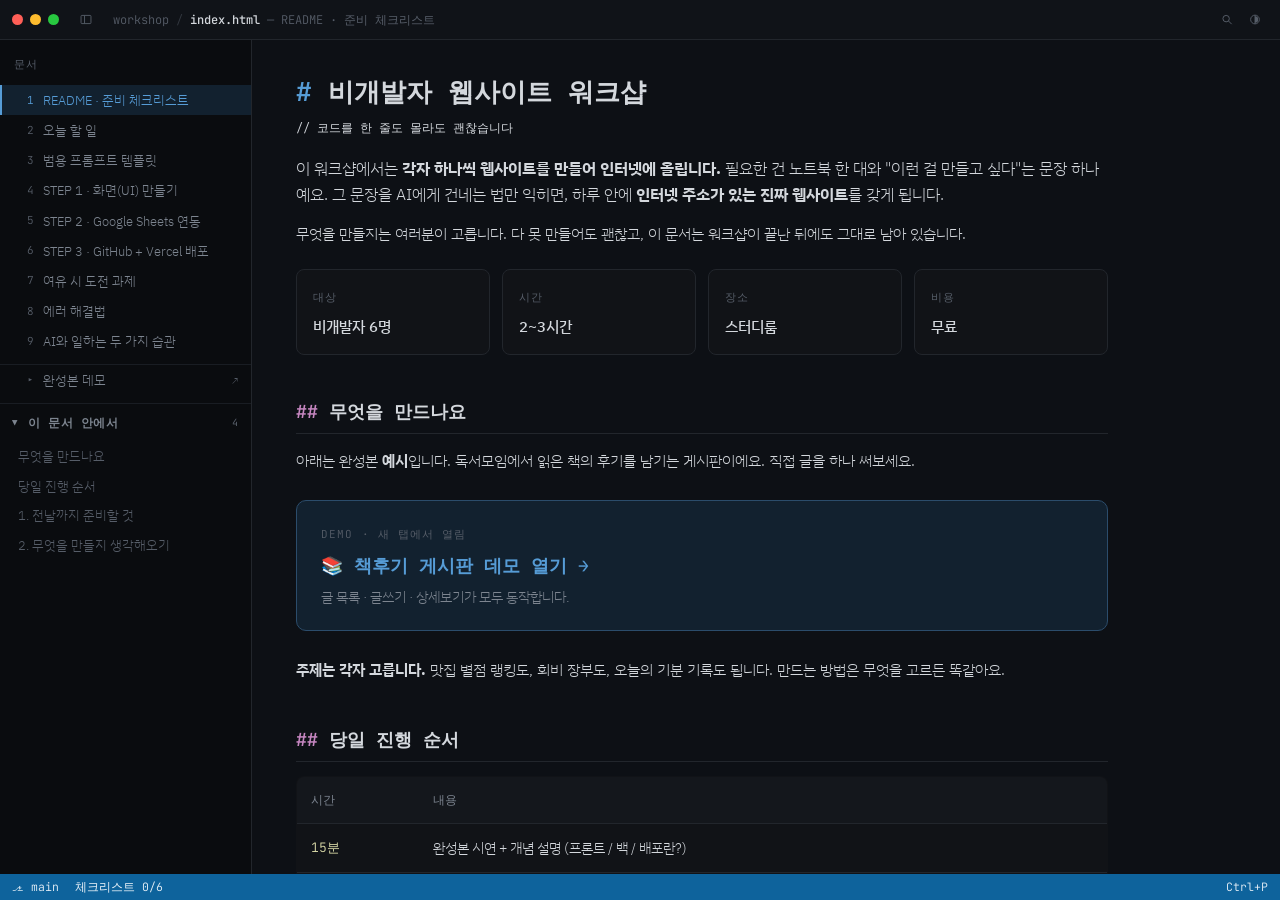
==== commit 97f66f2a: "데모 안내 문장 단순화, AI는 무료 버전으로 충분하다고 명시 - "직접 글을 하나 써보시면 어떤 모양인지 1분이면 감이 옵니다"   → "직접 글을 하나 써보세요"   같은 문장" ====
--- a/index.html
+++ b/index.html
@@ -51,12 +51,12 @@
 
           <h2>무엇을 만드나요</h2>
 
-          <p>아래는 완성본 <strong>예시</strong>입니다. 독서모임에서 읽은 책의 후기를 남기는 게시판이에요. 직접 글을 하나 써보시면 어떤 모양인지 1분이면 감이 옵니다.</p>
+          <p>아래는 완성본 <strong>예시</strong>입니다. 독서모임에서 읽은 책의 후기를 남기는 게시판이에요. 직접 글을 하나 써보세요.</p>
 
           <a class="cta" href="sample/index.html" target="_blank" rel="noopener">
             <div class="eyebrow">DEMO · 새 탭에서 열림</div>
             <div class="headline">📚 책후기 게시판 데모 열기 →</div>
-            <div class="desc">글 목록 · 글쓰기 · 상세보기가 모두 동작합니다. 직접 글을 하나 써보세요.</div>
+            <div class="desc">글 목록 · 글쓰기 · 상세보기가 모두 동작합니다.</div>
           </a>
 
           <p><strong>주제는 각자 고릅니다.</strong> 맛집 별점 랭킹도, 회비 장부도, 오늘의 기분 기록도 됩니다. 만드는 방법은 무엇을 고르든 똑같아요.</p>
@@ -86,7 +86,7 @@
             <div class="check"><span class="box"></span><span class="label"><strong>크롬 브라우저</strong> 설치 — <a href="https://www.google.com/chrome/" target="_blank" rel="noopener">google.com/chrome</a></span></div>
             <div class="check"><span class="box"></span><span class="label"><strong>Google 계정</strong> 로그인 — 스프레드시트 연동에 씁니다</span></div>
             <div class="check"><span class="box"></span><span class="label"><strong>GitHub 계정</strong> — <a href="https://github.com/signup" target="_blank" rel="noopener">github.com/signup</a> 에서 미리 (당일 만들어도 되지만 미리가 낫습니다)</span></div>
-            <div class="check"><span class="box"></span><span class="label"><strong>AI 채팅 로그인 확인</strong> — 평소 쓰시는 것 아무거나</span></div>
+            <div class="check"><span class="box"></span><span class="label"><strong>AI 채팅 로그인 확인</strong> — 평소 쓰시는 것 아무거나. <strong>무료 버전으로 충분합니다</strong> (유료여도 상관없어요)</span></div>
             <div class="check"><span class="box"></span><span class="label"><strong>무엇을 만들지 생각해오기</strong> — 아래 2번 참고 (안 정해와도 됩니다)</span></div>
           </div>
 
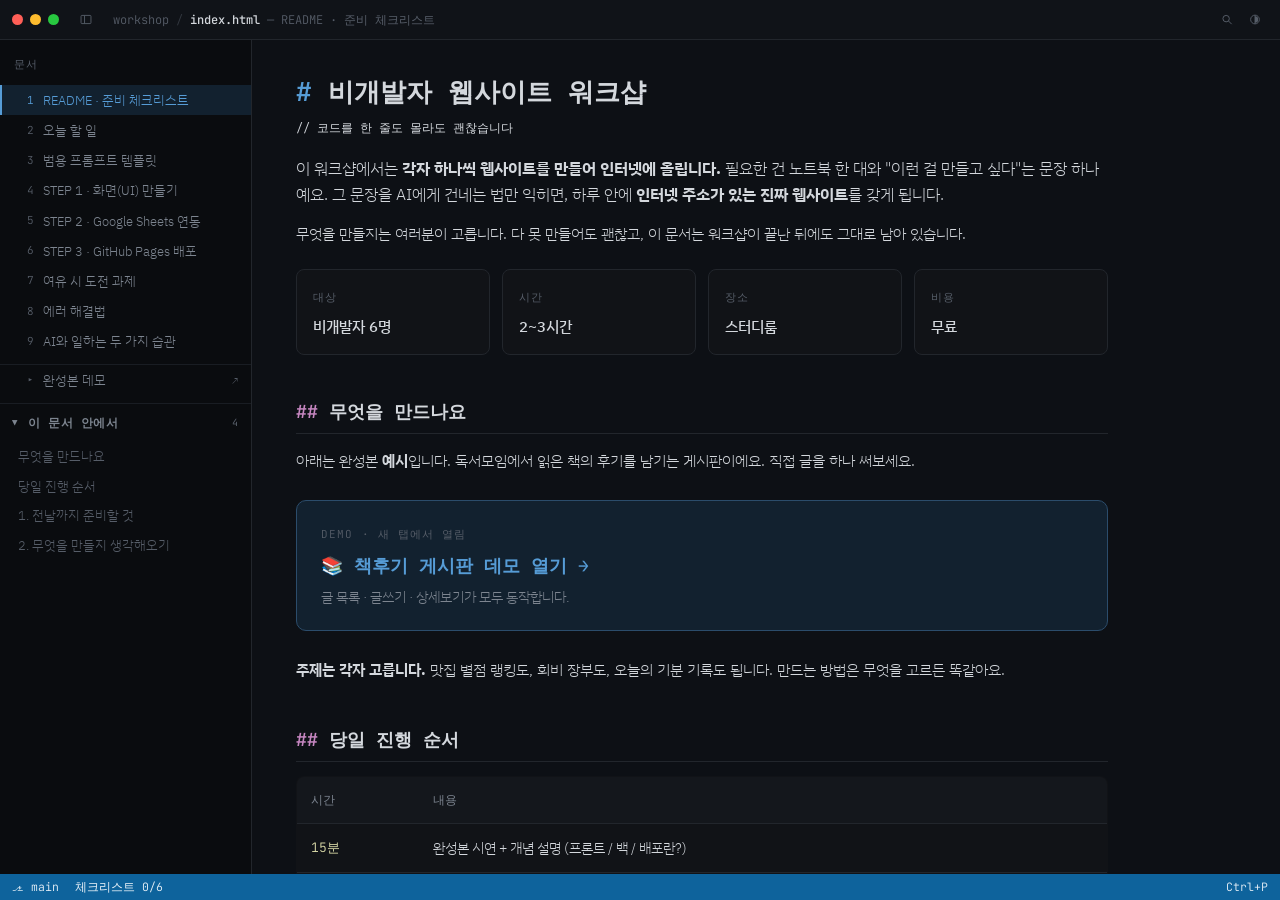
==== commit 392d1b7b: "배포를 Vercel에서 GitHub Pages로 StackBlitz가 저장소를 만들어주게 된 뒤로, Vercel은 이미 GitHub에 있는 걸 다시 다른 서비스에 연결하는 군더더기" ====
--- a/index.html
+++ b/index.html
@@ -68,10 +68,10 @@
               <thead><tr><th>시간</th><th>내용</th></tr></thead>
               <tbody>
                 <tr><td class="time">15분</td><td>완성본 시연 + 개념 설명 (프론트 / 백 / 배포란?)</td></tr>
-                <tr><td class="time">20분</td><td>계정 생성 (Replit, GitHub, Vercel)</td></tr>
+                <tr><td class="time">20분</td><td>계정 생성 (StackBlitz, GitHub)</td></tr>
                 <tr><td class="time">45분</td><td>주제 고르기 + AI 프롬프트로 목록 · 글쓰기 · 상세보기 화면 만들기</td></tr>
                 <tr><td class="time">30분</td><td>Google Sheets 연동 (저장 / 불러오기)</td></tr>
-                <tr><td class="time">20분</td><td>GitHub + Vercel 배포 → 실제 URL 접속</td></tr>
+                <tr><td class="time">20분</td><td>GitHub Pages 배포 → 실제 URL 접속</td></tr>
                 <tr><td class="time">나머지</td><td>자유 커스터마이징 · Q&amp;A · (여유 시) 답변달기, 도메인 연결</td></tr>
               </tbody>
             </table>
@@ -85,8 +85,8 @@
             <div class="check"><span class="box"></span><span class="label"><strong>노트북 + 충전기</strong> — 태블릿·휴대폰만으로는 진행이 어렵습니다</span></div>
             <div class="check"><span class="box"></span><span class="label"><strong>크롬 브라우저</strong> 설치 — <a href="https://www.google.com/chrome/" target="_blank" rel="noopener">google.com/chrome</a></span></div>
             <div class="check"><span class="box"></span><span class="label"><strong>Google 계정</strong> 로그인 — 스프레드시트 연동에 씁니다</span></div>
-            <div class="check"><span class="box"></span><span class="label"><strong>GitHub 계정</strong> — <a href="https://github.com/signup" target="_blank" rel="noopener">github.com/signup</a> 에서 미리 (당일 만들어도 되지만 미리가 낫습니다)</span></div>
-            <div class="check"><span class="box"></span><span class="label"><strong>AI 채팅 로그인 확인</strong> — 평소 쓰시는 것 아무거나. <strong>무료 버전으로 충분합니다</strong> (유료여도 상관없어요)</span></div>
+            <div class="check"><span class="box"></span><span class="label"><strong>GitHub 계정</strong> — <a href="https://github.com/signup" target="_blank" rel="noopener">github.com/signup</a> 에서 미리 (당일 만들어도 되지만 미리가 낫습니다). 오늘 <strong>StackBlitz 로그인과 사이트 배포가 모두 이 계정</strong>으로 이뤄지니, 비밀번호를 꼭 기억해오세요</span></div>
+            <div class="check"><span class="box"></span><span class="label"><strong>AI 채팅 로그인 확인</strong> — 평소 쓰시는 것 아무거나. <strong>무료 버전으로 충분합니다</strong> (유료면 더 좋고요)</span></div>
             <div class="check"><span class="box"></span><span class="label"><strong>무엇을 만들지 생각해오기</strong> — 아래 2번 참고 (안 정해와도 됩니다)</span></div>
           </div>
 
@@ -121,7 +121,8 @@
                 <div class="check"><span class="box"></span><span class="label">완성본 예제 사이트 배포해두기 (시연용 URL 확보)</span></div>
                 <div class="check"><span class="box"></span><span class="label">Google Sheets 템플릿 준비 — 컬럼 [제목, 작성자, 작성일, 내용]</span></div>
                 <div class="check"><span class="box"></span><span class="label">Apps Script 코드 미리 작성하고 <strong>실제로 배포까지</strong> 테스트해보기</span></div>
-                <div class="check"><span class="box"></span><span class="label">Replit을 <strong>새 계정으로</strong> 한 번 돌려보기 — 신규 가입자가 보는 화면 확인</span></div>
+                <div class="check"><span class="box"></span><span class="label">StackBlitz를 <strong>새 계정으로</strong> 한 번 돌려보기 — 신규 가입자가 보는 화면 확인</span></div>
+                <div class="check"><span class="box"></span><span class="label">StackBlitz에서 <strong>저장소 만들고 커밋</strong>까지 직접 해보기 — <code>Connect repository</code> → <code>Commit</code>이 오늘의 핵심 동작입니다</span></div>
                 <div class="check"><span class="box"></span><span class="label">트러블슈팅 노트 준비 (자주 나오는 에러 4~5개 대응법)</span></div>
                 <div class="check"><span class="box"></span><span class="label">주제 예시 표 띄워둘 준비 — 못 고르는 사람은 기본(책후기)으로</span></div>
                 <div class="check"><span class="box"></span><span class="label">여유 과제 카드 준비 (빨리 끝낸 사람에게 줄 다음 미션)</span></div>
--- a/style.css
+++ b/style.css
@@ -721,6 +721,82 @@
   font-family:var(--mono);
   font-size:15px;
   color:var(--text-faint);
+}
+
+/* ---------- 화면 안내 그림 (StackBlitz UI 지도) ----------
+   실제 화면 배치를 본떠 직접 그린 SVG입니다. 남의 스크린샷을 쓰지 않는 이유는
+   ① 저작물이고 ② 문서가 갱신되면 링크가 깨지며 ③ 참가자 화면과 다르기 때문입니다.
+   색은 전부 토큰을 쓰므로 라이트 테마에서도 그대로 읽힙니다. */
+.uishot{
+  margin:22px 0;
+  padding:0;
+}
+.uishot svg{
+  display:block;
+  width:100%;
+  height:auto;
+}
+.uishot figcaption{
+  margin-top:10px;
+  font-size:13px;
+  line-height:1.7;
+  color:var(--text-dim);
+}
+.uishot figcaption b{ color:var(--text); font-weight:500; }
+
+/* 창 부위별 면 */
+.u-win{ fill:var(--panel); stroke:var(--border); stroke-width:1; }
+.u-bar{ fill:var(--panel-2); }
+.u-rail{ fill:var(--bg); }
+.u-side{ fill:var(--sidebar); }
+.u-edit{ fill:var(--editor); }
+.u-prev{ fill:#ffffff; }          /* 미리보기는 진짜 웹페이지라 항상 흰 바탕 */
+.u-line{ fill:none; stroke:var(--border); stroke-width:1; }
+
+/* 창 안의 잔글씨·아이콘 흉내 */
+.u-ph{ fill:var(--text-faint); opacity:.5; }      /* 자리표시 막대 */
+.u-ph.blue{ fill:var(--blue); opacity:.75; }
+.u-ph.orange{ fill:var(--orange); opacity:.7; }
+.u-ph.purple{ fill:var(--purple); opacity:.7; }
+.u-ph.ink{ fill:#3B1418; opacity:.35; }           /* 흰 미리보기 위의 글씨 */
+
+.u-dot-r{ fill:#ff5f57; }
+.u-dot-y{ fill:#febc2e; }
+.u-dot-g{ fill:#28c840; }
+
+/* 글자 */
+.u-t{
+  font-family:var(--mono);
+  font-size:11px;
+  fill:var(--text-dim);
+}
+.u-t.dim{ fill:var(--text-faint); }
+.u-t.on{ fill:var(--text); }
+.u-t.mid{ text-anchor:middle; }
+
+/* 강조 테두리 + 번호 핀 */
+.u-hl{
+  fill:none;
+  stroke:var(--yellow);
+  stroke-width:2;
+  rx:5;
+}
+.u-pin-c{ fill:var(--accent-bg); stroke:var(--accent); stroke-width:1.5; }
+.u-pin-t{
+  font-family:var(--mono);
+  font-size:12px;
+  font-weight:700;
+  fill:var(--accent);
+  text-anchor:middle;
+}
+.u-lead{ fill:none; stroke:var(--accent); stroke-width:1.5; stroke-dasharray:3 3; }
+
+@media (max-width:640px){
+  /* 좁은 화면에서 그림을 통째로 줄이면 글씨가 5px가 됩니다.
+     표(.table-wrap)와 같은 방식으로 그림 안에서만 가로로 넘겨 보게 합니다. */
+  .uishot{ overflow-x:auto; }
+  .uishot svg{ min-width:520px; }
+  .uishot figcaption{ font-size:12.5px; }
 }
 
 /* ---------- 자주 나오는 질문 (펼침) ---------- */
